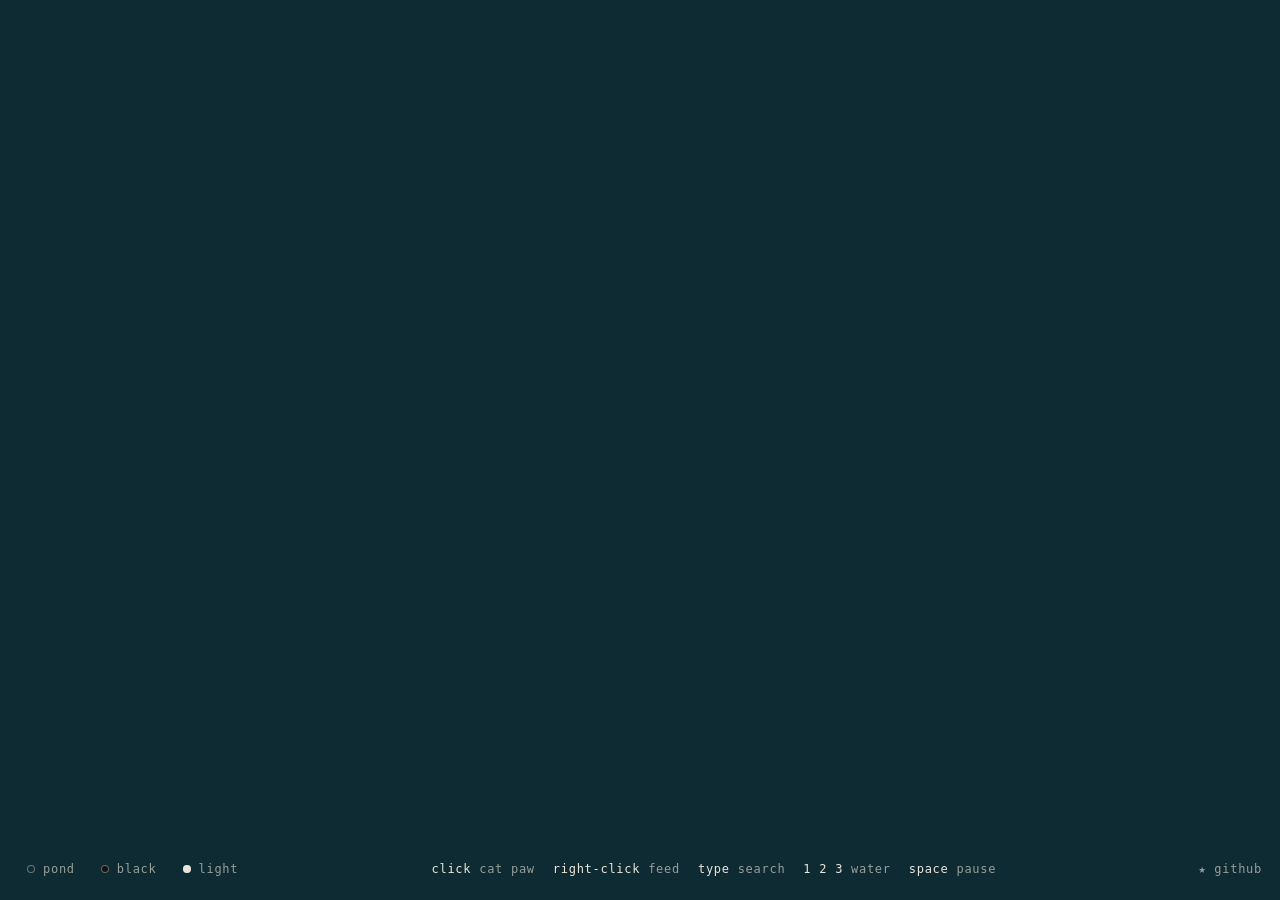
==== index.html @ 7df2b9de "Add a search box under the clock" ====
<!doctype html>
<html lang="en" data-theme="pond">
<head>
<meta charset="utf-8">
<meta name="viewport" content="width=device-width, initial-scale=1, viewport-fit=cover">
<title>ASCII Koi</title>
<meta name="description" content="A living ASCII koi pond for your new tab. Click: a cat paw scoops the water. Right-click: feed the koi. Pond, black and light water.">
<meta property="og:title" content="ASCII Koi">
<meta property="og:description" content="A koi pond drawn in text characters. Click: a cat paw scoops. Right-click: feed the koi.">
<meta property="og:image" content="https://pursurer.github.io/ascii-koi/media/poster.png">
<meta name="twitter:card" content="summary_large_image">
<meta name="theme-color" content="#0e2a32">
<link rel="icon" href="icon.svg" type="image/svg+xml">
<link rel="preload" href="fonts/geist-mono.woff2" as="font" type="font/woff2" crossorigin>
<link rel="preload" href="fonts/noto-serif-display-700.woff2" as="font" type="font/woff2" crossorigin>
<link rel="stylesheet" href="pond.css">
</head>
<body>
<canvas id="pond" aria-hidden="true"></canvas>
<div class="intro">
  <div class="intro-box" id="intro-box">
    <h1 class="sr" id="sr-title">ASCII Koi</h1>
    <canvas class="wordmark" id="wordmark" aria-hidden="true"></canvas>
    <canvas class="wordmark-tag" id="wordmark-tag" aria-hidden="true"></canvas>
    <p class="intro-line" id="intro-date"></p>
  </div>
  <form class="search" id="search" role="search" autocomplete="off">
    <span class="search-glyph" aria-hidden="true">&gt;</span>
    <input id="q" name="q" type="text" placeholder="search or type a url" aria-label="Search or type a URL" spellcheck="false" autocapitalize="off" autocomplete="off" autofocus>
  </form>
</div>
<canvas id="snap" aria-hidden="true"></canvas>
<div class="ui" id="ui">
  <div class="themes" role="radiogroup" aria-label="Water">
    <button type="button" role="radio" data-theme-pick="pond">pond</button>
    <button type="button" role="radio" data-theme-pick="black">black</button>
    <button type="button" role="radio" data-theme-pick="light">light</button>
  </div>
  <p class="hint"><span class="mouse"><b>click</b> cat paw</span><span class="mouse"><b>right-click</b> feed</span><span class="touch"><b>tap</b> cat paw</span><span class="touch"><b>hold</b> feed</span><span class="desk"><b>type</b> search</span><span class="desk"><b>1 2 3</b> water</span><span class="desk"><b>space</b> pause</span><span id="pause-state"></span></p>
  <a id="gh" href="https://github.com/pursurer/ascii-koi" target="_blank" rel="noopener">★ github</a>
</div>
<script src="pond.js"></script>
<script src="app.js"></script>
</body>
</html>
---- pond.css ----
/* ASCII Koi: three waters. Each is a set of tokens; the pond reads them from :root.
   One colour of water, the koi as the only texture, a faint caustic net, and a clear space for the clock. */
@font-face { font-family: "Noto Serif Display"; font-weight: 700; font-display: swap; src: url("fonts/noto-serif-display-700.woff2") format("woff2"); }
@font-face { font-family: "Geist Mono"; font-weight: 100 900; font-display: swap; src: url("fonts/geist-mono.woff2") format("woff2"); }

:root,
:root[data-theme="pond"] {
  /* Pond: a deep lake teal */
  --pond: #0e2a32;
  --ink: #ebe6dc; --accent: #e8784f; --koi-light: #ece6da; --koi-dark: #3a3632;
  --title-from: #ffffff; --title-to: #9b9b9b;
  color-scheme: dark;
}
:root[data-theme="black"] {
  --pond: #0d1315;
  --ink: #ebe6dc; --accent: #e8784f; --koi-light: #ece6da; --koi-dark: #3a3632;
  --title-from: #ffffff; --title-to: #9b9b9b;
  color-scheme: dark;
}
:root[data-theme="light"] {
  --pond: #e9e4da;
  --ink: #1c1a17; --accent: #9e3214; --koi-light: #f7f2e8; --koi-dark: #2b2723;
  --title-from: #000000; --title-to: #666666;
  /* dark letters cast their glow as a shadow: keep it faint */
  --title-glow: 0.3;
  color-scheme: light;
}

* { box-sizing: border-box; }
html, body { margin: 0; height: 100%; overflow: hidden; }
body {
  background: var(--pond); color: var(--ink);
  font-family: "Geist Mono", ui-monospace, Menlo, monospace;
  -webkit-user-select: none; user-select: none; -webkit-touch-callout: none; touch-action: none;
  cursor: pointer;
}
[hidden] { display: none !important; }
.sr { position: absolute; width: 1px; height: 1px; overflow: hidden; clip: rect(0 0 0 0); white-space: nowrap; }

#pond, #snap { position: fixed; inset: 0; width: 100%; height: 100%; display: block; }

.intro { position: fixed; inset: 0; z-index: 1; display: grid; place-content: center; justify-items: center; pointer-events: none; padding: 24px; }
.intro-box { position: relative; isolation: isolate; display: grid; justify-items: center; gap: 6px; }
.wordmark, .wordmark-tag { display: block; }
/* the title's light, blurred behind the letters */
.mark-glow { position: absolute; z-index: -1; pointer-events: none; filter: blur(var(--blur, 14px)); }
/* the date: a label in tracked capitals; it comes in last, after the clock and the day have settled */
.intro-line { margin: 14px 0 0; font-size: 13px; line-height: 18px; letter-spacing: 0.24em; text-transform: uppercase; color: color-mix(in srgb, var(--ink) 80%, transparent); opacity: 0; }
.intro-box.go .intro-line { opacity: 1; animation: intro-line-in 900ms cubic-bezier(0.22, 1, 0.36, 1) 900ms backwards; }
@keyframes intro-line-in { from { opacity: 0; transform: translateY(10px); filter: blur(6px); } }
@media (max-width: 720px) { .intro-line { margin-top: 10px; font-size: 12px; letter-spacing: 0.2em; } }
@media (prefers-reduced-motion: reduce) { .intro-line { opacity: 1; } .intro-box.go .intro-line { animation: none; } }

/* the old water, with a widening hole that shows the new one */
@property --r { syntax: "<length>"; inherits: false; initial-value: 0px; }
#snap { z-index: 2; pointer-events: none; opacity: 0; --r: 0px; }
#snap.show { opacity: 1; -webkit-mask: radial-gradient(circle at var(--x, 50%) var(--y, 50%), transparent var(--r), #000 calc(var(--r) + 28px)); mask: radial-gradient(circle at var(--x, 50%) var(--y, 50%), transparent var(--r), #000 calc(var(--r) + 28px)); }
#snap.wipe { --r: 160vmax; transition: --r 1100ms cubic-bezier(0.55, 0, 0.25, 1); }

.ui {
  position: fixed; left: 0; right: 0; bottom: 0; z-index: 3;
  display: flex; align-items: center; justify-content: space-between; gap: 16px; flex-wrap: wrap;
  padding: 16px max(16px, env(safe-area-inset-right)) max(16px, env(safe-area-inset-bottom)) max(16px, env(safe-area-inset-left));
  font-size: 12px; line-height: 16px; letter-spacing: 0.06em; text-transform: lowercase;
  color: color-mix(in srgb, var(--ink) 62%, transparent);
  transition: opacity 600ms ease;
  cursor: default;
}
.ui.idle { opacity: 0; }
.ui.idle:hover, .ui:focus-within { opacity: 1; }
.themes { display: flex; gap: 4px; }
.themes button {
  font: inherit; letter-spacing: inherit; text-transform: inherit; color: inherit; cursor: pointer;
  background: none; border: 1px solid transparent; border-radius: 4px; padding: 6px 10px;
}
.themes button:hover { color: var(--ink); }
.themes button[aria-checked="true"] { color: var(--ink); border-color: color-mix(in srgb, var(--ink) 30%, transparent); }
.themes button::before { content: ""; display: inline-block; width: 8px; height: 8px; margin-right: 8px; border-radius: 50%; vertical-align: 0; box-shadow: inset 0 0 0 1px color-mix(in srgb, var(--ink) 40%, transparent); }
.themes [data-theme-pick="pond"]::before { background: #0e2a32; }
.themes [data-theme-pick="black"]::before { background: #0d1315; }
.themes [data-theme-pick="light"]::before { background: #e9e4da; }
.hint { margin: 0; display: flex; gap: 18px; flex-wrap: wrap; }
.hint b { font-weight: 500; color: var(--ink); }
.ui a { color: inherit; text-decoration: none; padding: 6px 2px; }
.ui a:hover { color: var(--ink); }
:focus-visible { outline: 2px solid var(--accent); outline-offset: 2px; }
@media (max-width: 720px) { .hint .desk { display: none; } }
@media (hover: none) { .hint .mouse { display: none; } }
@media (hover: hover) { .hint .touch { display: none; } }

/* ── the search: under the clock, type and go ── */
.search {
  pointer-events: auto; position: relative; z-index: 1;
  margin-top: 44px; width: min(560px, 82vw);
  display: flex; align-items: center; gap: 12px;
  padding: 11px 16px;
  border: 1px solid color-mix(in srgb, var(--ink) 16%, transparent); border-radius: 10px;
  background: color-mix(in srgb, var(--pond) 72%, transparent);
  -webkit-backdrop-filter: blur(6px); backdrop-filter: blur(6px);
  cursor: text; opacity: 0;
  transition: border-color 300ms ease, background 300ms ease;
}
.intro-box.go + .search { opacity: 1; animation: intro-line-in 900ms cubic-bezier(0.22, 1, 0.36, 1) 1100ms backwards; }
.search:hover { border-color: color-mix(in srgb, var(--ink) 28%, transparent); }
.search:focus-within { border-color: color-mix(in srgb, var(--ink) 42%, transparent); background: color-mix(in srgb, var(--pond) 86%, transparent); }
.search-glyph { color: var(--accent); font-size: 15px; line-height: 20px; }
.search input {
  flex: 1; min-width: 0; margin: 0; padding: 0; border: 0; outline: none; background: none;
  font: inherit; font-size: 15px; line-height: 20px; letter-spacing: 0.02em; color: var(--ink);
  caret-color: var(--accent); -webkit-user-select: text; user-select: text;
}
.search input::placeholder { color: color-mix(in srgb, var(--ink) 42%, transparent); }
.search input:focus-visible { outline: none; }
@media (max-width: 720px) { .search { margin-top: 28px; width: 90vw; } }
@media (prefers-reduced-motion: reduce) { .search { opacity: 1; } .intro-box.go + .search { animation: none; } }
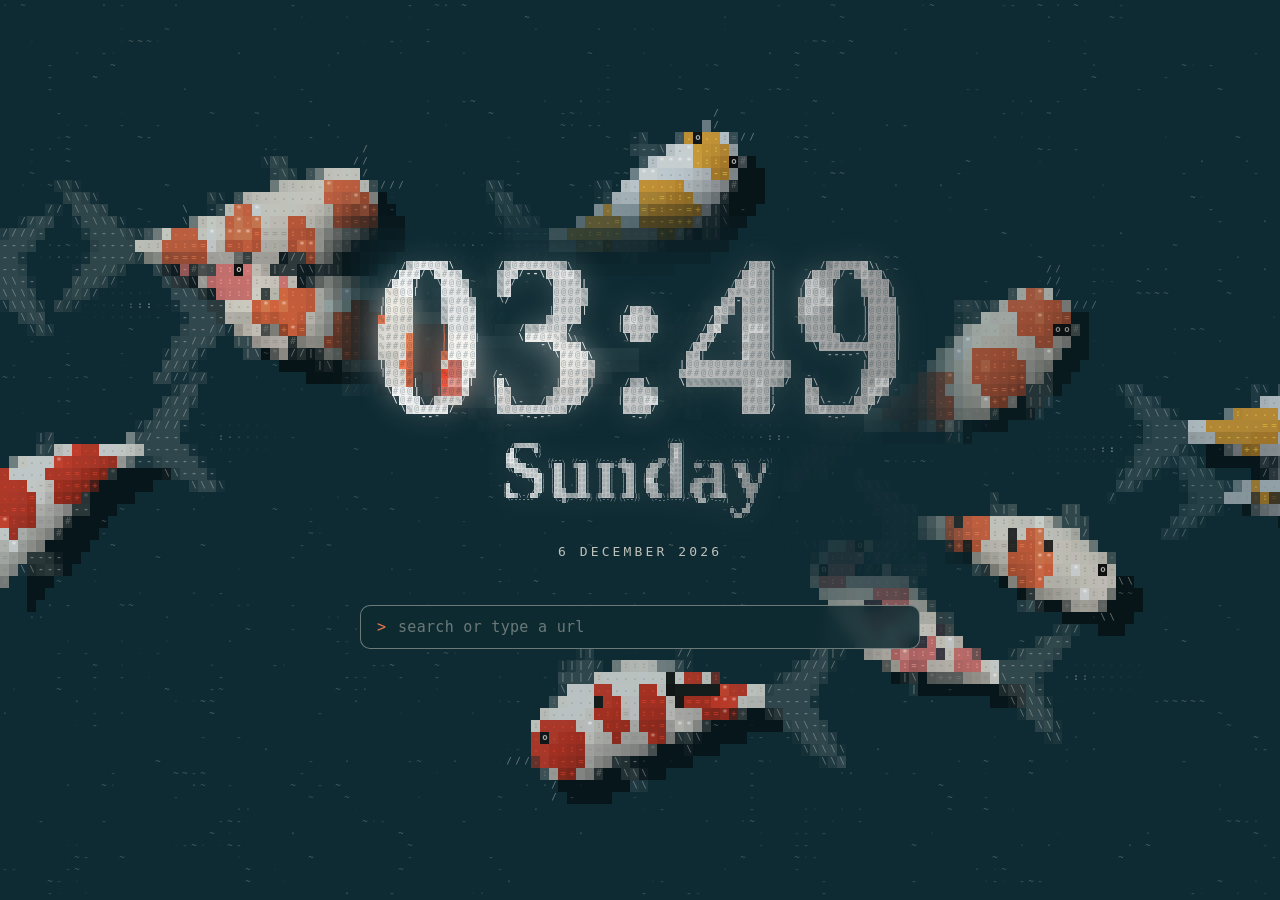
==== commit 7b1ab422: "Weather over the pond, a ripple instead of the cat paw, faster drawing" ====
--- a/index.html
+++ b/index.html
@@ -4,9 +4,9 @@
 <meta charset="utf-8">
 <meta name="viewport" content="width=device-width, initial-scale=1, viewport-fit=cover">
 <title>ASCII Koi</title>
-<meta name="description" content="A living ASCII koi pond for your new tab. Click: a cat paw scoops the water. Right-click: feed the koi. Pond, black and light water.">
+<meta name="description" content="A living ASCII koi pond for your new tab. Click: a ripple. Right-click: feed the koi. Pond, black and light water.">
 <meta property="og:title" content="ASCII Koi">
-<meta property="og:description" content="A koi pond drawn in text characters. Click: a cat paw scoops. Right-click: feed the koi.">
+<meta property="og:description" content="A koi pond drawn in text characters. Click: a ripple. Right-click: feed the koi.">
 <meta property="og:image" content="https://pursurer.github.io/ascii-koi/media/poster.png">
 <meta name="twitter:card" content="summary_large_image">
 <meta name="theme-color" content="#0e2a32">
@@ -17,6 +17,7 @@
 </head>
 <body>
 <canvas id="pond" aria-hidden="true"></canvas>
+<canvas id="sky" aria-hidden="true"></canvas>
 <div class="intro">
   <div class="intro-box" id="intro-box">
     <h1 class="sr" id="sr-title">ASCII Koi</h1>
@@ -36,10 +37,11 @@
     <button type="button" role="radio" data-theme-pick="black">black</button>
     <button type="button" role="radio" data-theme-pick="light">light</button>
   </div>
-  <p class="hint"><span class="mouse"><b>click</b> cat paw</span><span class="mouse"><b>right-click</b> feed</span><span class="touch"><b>tap</b> cat paw</span><span class="touch"><b>hold</b> feed</span><span class="desk"><b>type</b> search</span><span class="desk"><b>1 2 3</b> water</span><span class="desk"><b>space</b> pause</span><span id="pause-state"></span></p>
+  <p class="hint"><span class="mouse"><b>click</b> ripple</span><span class="mouse"><b>right-click</b> feed</span><span class="touch"><b>tap</b> ripple</span><span class="touch"><b>hold</b> feed</span><span class="desk"><b>type</b> search</span><span class="desk"><b>1 2 3</b> water</span><span class="desk"><b>space</b> pause</span><span id="pause-state"></span></p>
   <a id="gh" href="https://github.com/pursurer/ascii-koi" target="_blank" rel="noopener">★ github</a>
 </div>
 <script src="pond.js"></script>
+<script src="weather.js"></script>
 <script src="app.js"></script>
 </body>
 </html>
--- a/pond.css
+++ b/pond.css
@@ -37,7 +37,7 @@
 [hidden] { display: none !important; }
 .sr { position: absolute; width: 1px; height: 1px; overflow: hidden; clip: rect(0 0 0 0); white-space: nowrap; }
 
-#pond, #snap { position: fixed; inset: 0; width: 100%; height: 100%; display: block; }
+#pond, #snap, #sky { position: fixed; inset: 0; width: 100%; height: 100%; display: block; }
 
 .intro { position: fixed; inset: 0; z-index: 1; display: grid; place-content: center; justify-items: center; pointer-events: none; padding: 24px; }
 .intro-box { position: relative; isolation: isolate; display: grid; justify-items: center; gap: 6px; }
@@ -113,3 +113,6 @@
 .search input:focus-visible { outline: none; }
 @media (max-width: 720px) { .search { margin-top: 28px; width: 90vw; } }
 @media (prefers-reduced-motion: reduce) { .search { opacity: 1; } .intro-box.go + .search { animation: none; } }
+
+/* ── the sky: weather over the pond, under the clock ── */
+#sky { z-index: 0; pointer-events: none; }
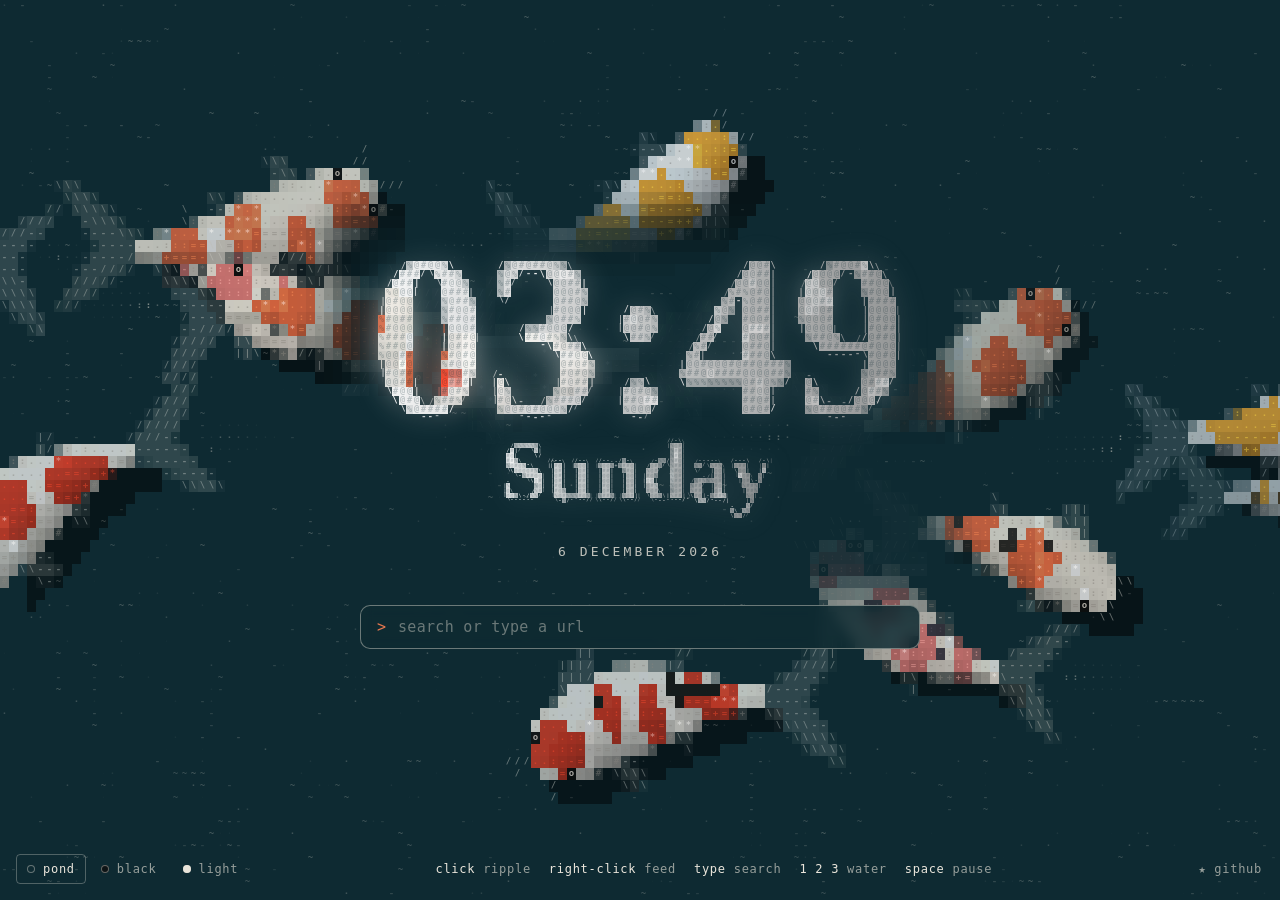
==== commit e7f148e8: "Revert to the original pond engine, no weather; keep search and ripple" ====
--- a/index.html
+++ b/index.html
@@ -17,7 +17,6 @@
 </head>
 <body>
 <canvas id="pond" aria-hidden="true"></canvas>
-<canvas id="sky" aria-hidden="true"></canvas>
 <div class="intro">
   <div class="intro-box" id="intro-box">
     <h1 class="sr" id="sr-title">ASCII Koi</h1>
@@ -41,7 +40,6 @@
   <a id="gh" href="https://github.com/pursurer/ascii-koi" target="_blank" rel="noopener">★ github</a>
 </div>
 <script src="pond.js"></script>
-<script src="weather.js"></script>
 <script src="app.js"></script>
 </body>
 </html>
--- a/pond.css
+++ b/pond.css
@@ -37,7 +37,7 @@
 [hidden] { display: none !important; }
 .sr { position: absolute; width: 1px; height: 1px; overflow: hidden; clip: rect(0 0 0 0); white-space: nowrap; }
 
-#pond, #snap, #sky { position: fixed; inset: 0; width: 100%; height: 100%; display: block; }
+#pond, #snap { position: fixed; inset: 0; width: 100%; height: 100%; display: block; }
 
 .intro { position: fixed; inset: 0; z-index: 1; display: grid; place-content: center; justify-items: center; pointer-events: none; padding: 24px; }
 .intro-box { position: relative; isolation: isolate; display: grid; justify-items: center; gap: 6px; }
@@ -113,6 +113,3 @@
 .search input:focus-visible { outline: none; }
 @media (max-width: 720px) { .search { margin-top: 28px; width: 90vw; } }
 @media (prefers-reduced-motion: reduce) { .search { opacity: 1; } .intro-box.go + .search { animation: none; } }
-
-/* ── the sky: weather over the pond, under the clock ── */
-#sky { z-index: 0; pointer-events: none; }
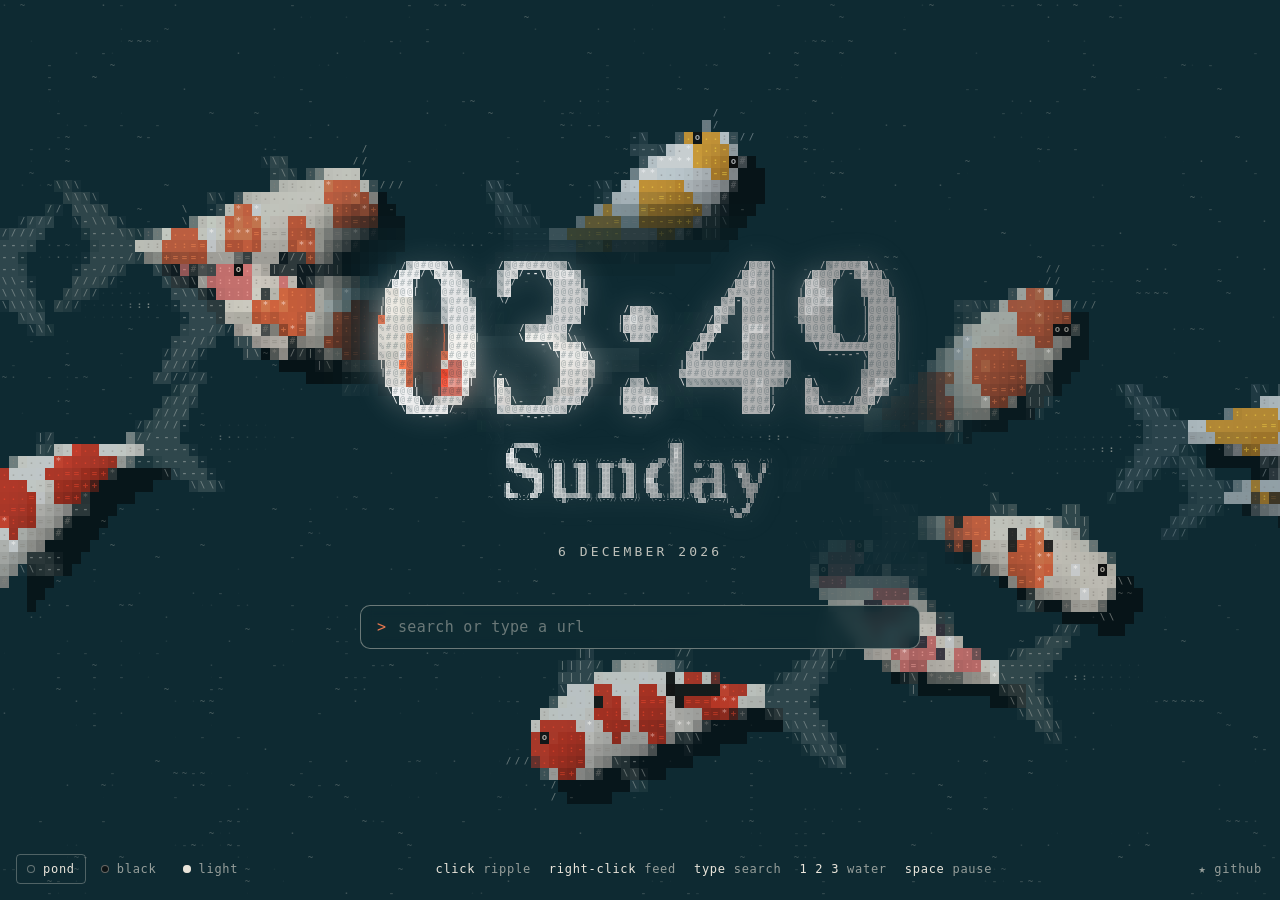
==== commit 687c8cf0: "Weather drawn by the pond itself, from the nearest station; original engine" ====
--- a/index.html
+++ b/index.html
@@ -40,6 +40,7 @@
   <a id="gh" href="https://github.com/pursurer/ascii-koi" target="_blank" rel="noopener">★ github</a>
 </div>
 <script src="pond.js"></script>
+<script src="weather.js"></script>
 <script src="app.js"></script>
 </body>
 </html>
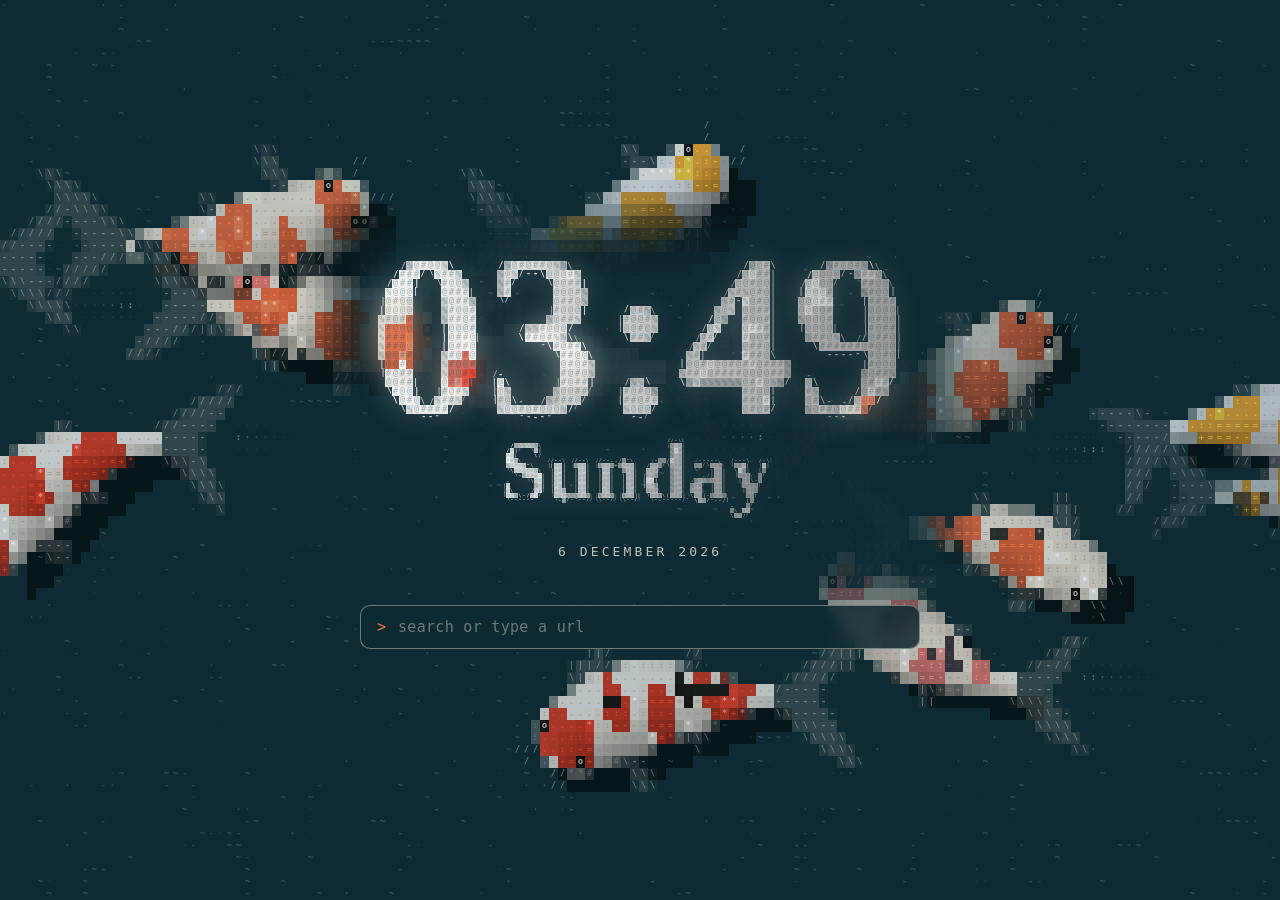
==== commit b99a77b6: "Smoother pond: GPU drawing, exact skip of empty koi cells, even frame pacing at the screen rate" ====
--- a/index.html
+++ b/index.html
@@ -13,7 +13,7 @@
 <link rel="icon" href="icon.svg" type="image/svg+xml">
 <link rel="preload" href="fonts/geist-mono.woff2" as="font" type="font/woff2" crossorigin>
 <link rel="preload" href="fonts/noto-serif-display-700.woff2" as="font" type="font/woff2" crossorigin>
-<link rel="stylesheet" href="pond.css">
+<link rel="stylesheet" href="pond.css?v=5">
 </head>
 <body>
 <canvas id="pond" aria-hidden="true"></canvas>
@@ -39,8 +39,8 @@
   <p class="hint"><span class="mouse"><b>click</b> ripple</span><span class="mouse"><b>right-click</b> feed</span><span class="touch"><b>tap</b> ripple</span><span class="touch"><b>hold</b> feed</span><span class="desk"><b>type</b> search</span><span class="desk"><b>1 2 3</b> water</span><span class="desk"><b>space</b> pause</span><span id="pause-state"></span></p>
   <a id="gh" href="https://github.com/pursurer/ascii-koi" target="_blank" rel="noopener">★ github</a>
 </div>
-<script src="pond.js"></script>
-<script src="weather.js"></script>
-<script src="app.js"></script>
+<script src="pond.js?v=5"></script>
+<script src="weather.js?v=5"></script>
+<script src="app.js?v=5"></script>
 </body>
 </html>
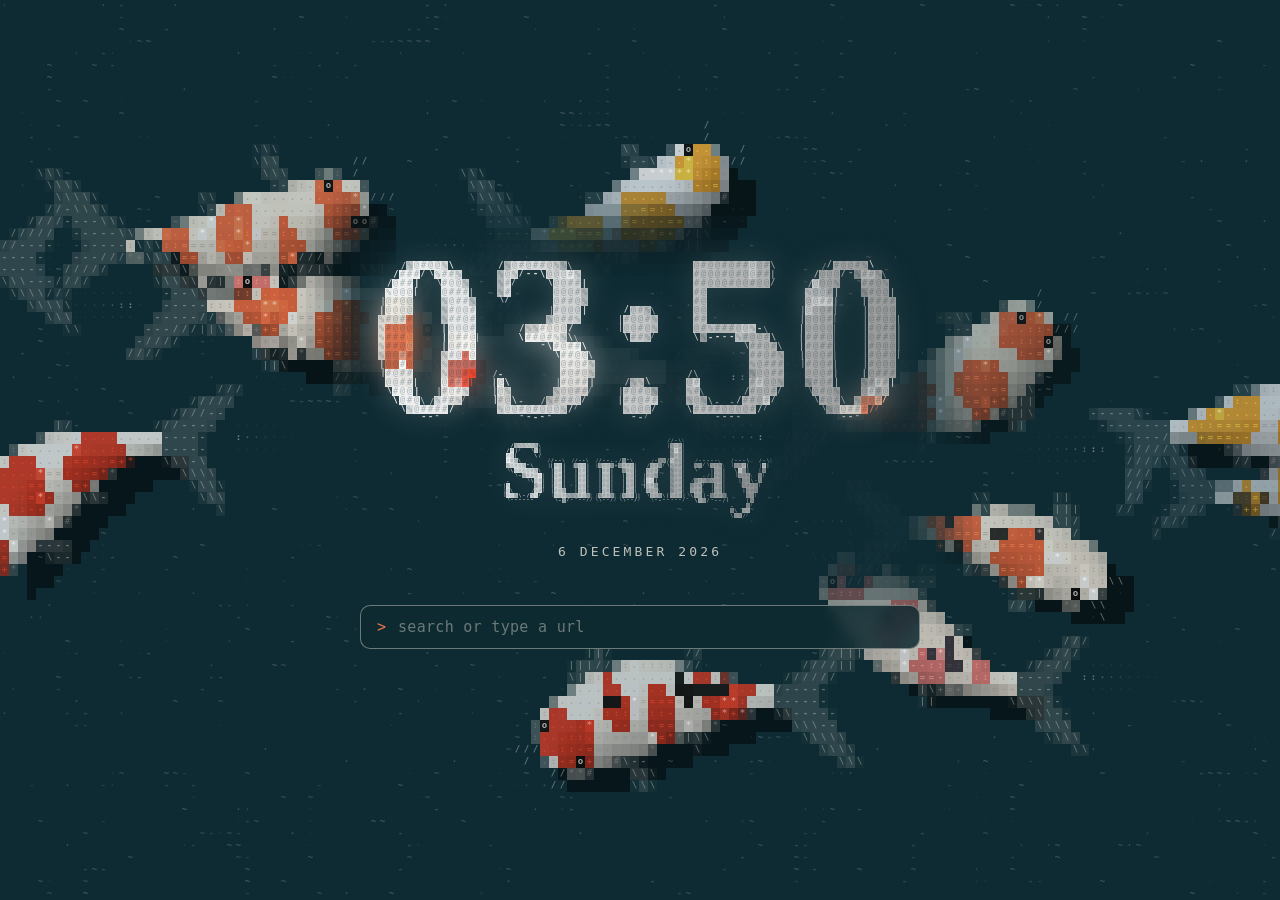
==== commit c9d206ae: "Old ?weather= preview links show the real weather; previews are ?preview= now" ====
--- a/index.html
+++ b/index.html
@@ -13,7 +13,7 @@
 <link rel="icon" href="icon.svg" type="image/svg+xml">
 <link rel="preload" href="fonts/geist-mono.woff2" as="font" type="font/woff2" crossorigin>
 <link rel="preload" href="fonts/noto-serif-display-700.woff2" as="font" type="font/woff2" crossorigin>
-<link rel="stylesheet" href="pond.css?v=5">
+<link rel="stylesheet" href="pond.css?v=6">
 </head>
 <body>
 <canvas id="pond" aria-hidden="true"></canvas>
@@ -39,8 +39,8 @@
   <p class="hint"><span class="mouse"><b>click</b> ripple</span><span class="mouse"><b>right-click</b> feed</span><span class="touch"><b>tap</b> ripple</span><span class="touch"><b>hold</b> feed</span><span class="desk"><b>type</b> search</span><span class="desk"><b>1 2 3</b> water</span><span class="desk"><b>space</b> pause</span><span id="pause-state"></span></p>
   <a id="gh" href="https://github.com/pursurer/ascii-koi" target="_blank" rel="noopener">★ github</a>
 </div>
-<script src="pond.js?v=5"></script>
-<script src="weather.js?v=5"></script>
-<script src="app.js?v=5"></script>
+<script src="pond.js?v=6"></script>
+<script src="weather.js?v=6"></script>
+<script src="app.js?v=6"></script>
 </body>
 </html>
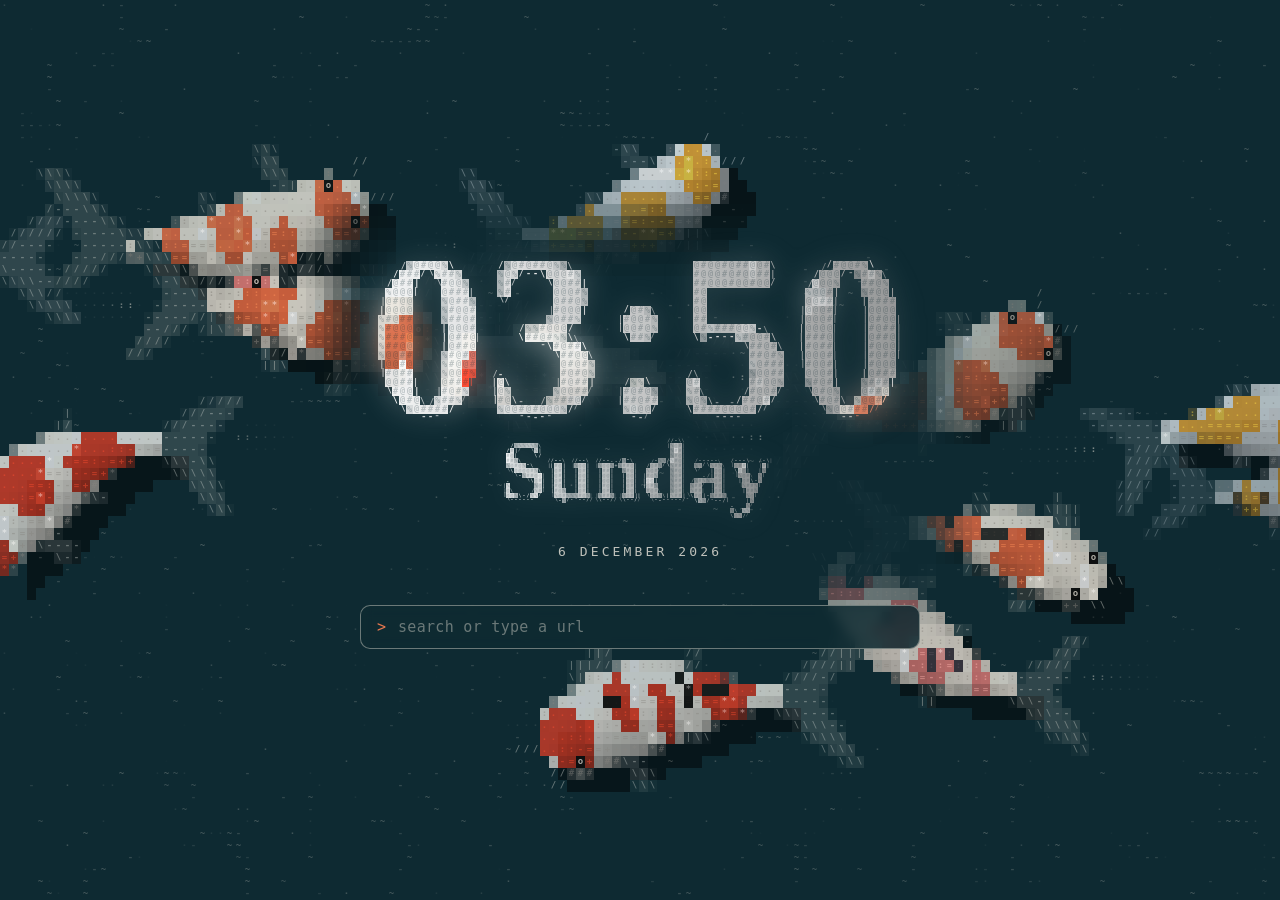
==== commit 611977cd: "Suggestions under the search box (history, top sites, bookmarks via the Koi Suggest helper)" ====
--- a/index.html
+++ b/index.html
@@ -13,7 +13,7 @@
 <link rel="icon" href="icon.svg" type="image/svg+xml">
 <link rel="preload" href="fonts/geist-mono.woff2" as="font" type="font/woff2" crossorigin>
 <link rel="preload" href="fonts/noto-serif-display-700.woff2" as="font" type="font/woff2" crossorigin>
-<link rel="stylesheet" href="pond.css?v=6">
+<link rel="stylesheet" href="pond.css?v=7">
 </head>
 <body>
 <canvas id="pond" aria-hidden="true"></canvas>
@@ -39,8 +39,8 @@
   <p class="hint"><span class="mouse"><b>click</b> ripple</span><span class="mouse"><b>right-click</b> feed</span><span class="touch"><b>tap</b> ripple</span><span class="touch"><b>hold</b> feed</span><span class="desk"><b>type</b> search</span><span class="desk"><b>1 2 3</b> water</span><span class="desk"><b>space</b> pause</span><span id="pause-state"></span></p>
   <a id="gh" href="https://github.com/pursurer/ascii-koi" target="_blank" rel="noopener">★ github</a>
 </div>
-<script src="pond.js?v=6"></script>
-<script src="weather.js?v=6"></script>
-<script src="app.js?v=6"></script>
+<script src="pond.js?v=7"></script>
+<script src="weather.js?v=7"></script>
+<script src="app.js?v=7"></script>
 </body>
 </html>
--- a/pond.css
+++ b/pond.css
@@ -112,4 +112,24 @@
 .search input::placeholder { color: color-mix(in srgb, var(--ink) 42%, transparent); }
 .search input:focus-visible { outline: none; }
 @media (max-width: 720px) { .search { margin-top: 28px; width: 90vw; } }
+
+/* ── suggestions under the search box: the address bar's list, in the pond's own type ── */
+.intro:has(.suggest:not([hidden])) { z-index: 4; }
+.suggest {
+  position: absolute; left: -1px; right: -1px; top: calc(100% + 6px); z-index: 5;
+  margin: 0; padding: 6px 0; list-style: none; text-align: left;
+  max-height: min(320px, 42vh); overflow-y: auto; scrollbar-width: none;
+  border: 1px solid color-mix(in srgb, var(--ink) 22%, transparent); border-radius: 10px;
+  background: color-mix(in srgb, var(--pond) 92%, transparent);
+  -webkit-backdrop-filter: blur(8px); backdrop-filter: blur(8px);
+  font-size: 13px; line-height: 18px; letter-spacing: 0.02em; cursor: default;
+}
+.suggest li { display: flex; align-items: baseline; gap: 12px; padding: 6px 16px; white-space: nowrap; overflow: hidden; cursor: pointer; }
+.suggest .k { flex: none; width: 1ch; color: var(--accent); visibility: hidden; }
+.suggest .t { flex: 0 1 auto; min-width: 0; max-width: 55%; overflow: hidden; text-overflow: ellipsis; color: var(--ink); }
+.suggest .u { flex: 1 1 0; min-width: 0; overflow: hidden; text-overflow: ellipsis; color: color-mix(in srgb, var(--ink) 45%, transparent); }
+.suggest .g { flex: none; font-size: 11px; text-transform: lowercase; color: color-mix(in srgb, var(--ink) 36%, transparent); }
+.suggest li[aria-selected="true"] { background: color-mix(in srgb, var(--ink) 9%, transparent); }
+.suggest li[aria-selected="true"] .k { visibility: visible; }
+.suggest li[aria-selected="true"] .g { color: color-mix(in srgb, var(--ink) 55%, transparent); }
 @media (prefers-reduced-motion: reduce) { .search { opacity: 1; } .intro-box.go + .search { animation: none; } }
